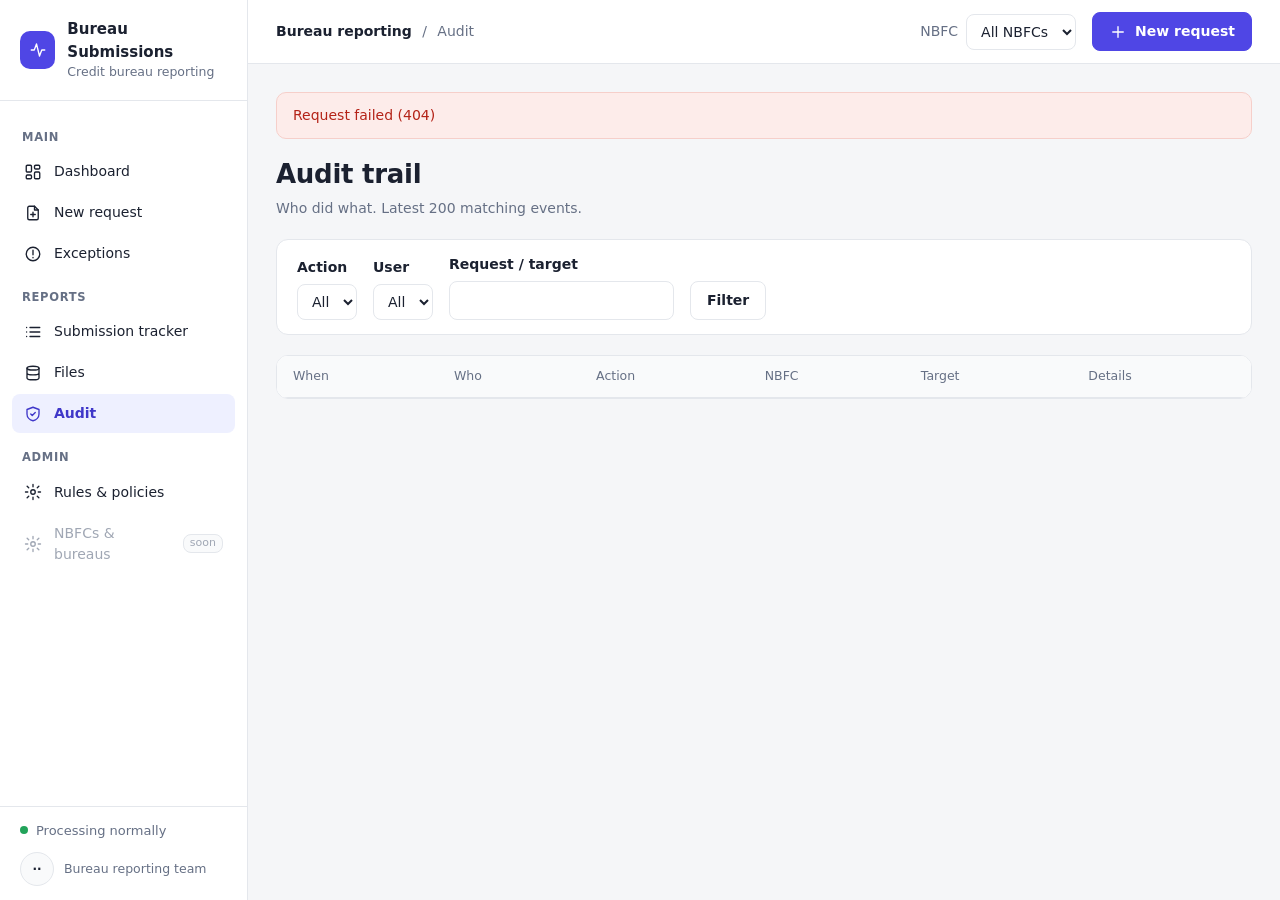
==== frontend/audit.html @ a6d44965 "Bureau submissions on AWS serverless Moves the bureau submission platform from EC2 (Docker, Flask pa" ====
<!doctype html>
<html lang="en">
<head>
  <meta charset="utf-8">
  <meta name="viewport" content="width=device-width, initial-scale=1">
  <title>Audit · Bureau Submissions</title>
  <link rel="stylesheet" href="app.css">
  <script defer src="config.js"></script>
  <script defer src="vendor/oidc-client-ts.min.js"></script>
  <script defer src="js/core.js"></script>
  <script defer src="js/audit.js"></script>
  <script defer src="vendor/alpine.min.js"></script>
</head>
<body data-nav="audit" data-crumb="Audit">
<main class="content" x-data="auditPage" @tenant-changed.window="load()">
  <div class="page-head">
    <div>
      <h1>Audit trail</h1>
      <p class="subtitle">Who did what<span x-show="$store.app.tenant" x-text="' for ' + $store.app.tenant"></span>.
        Latest 200 matching events.</p>
    </div>
  </div>
  <form class="panel row scope" @submit.prevent="load()">
    <div><label for="action">Action</label>
      <select id="action" x-model="flt.action"><option value="">All</option>
        <template x-for="a in data?.actions || []" :key="a"><option :value="a" x-text="a" :selected="a === flt.action"></option></template></select></div>
    <div><label for="actor">User</label>
      <select id="actor" x-model="flt.actor"><option value="">All</option>
        <template x-for="a in data?.actors || []" :key="a"><option :value="a" x-text="a" :selected="a === flt.actor"></option></template></select></div>
    <div><label for="target">Request / target</label><input type="text" id="target" x-model="flt.target" size="24"></div>
    <div><button type="submit" class="secondary">Filter</button>
      <a href="#" x-show="flt.action || flt.actor || flt.target" @click.prevent="flt = { action: '', actor: '', target: '' }; load()">Clear</a></div>
  </form>
  <div class="panel flush">
    <div class="table-wrap"><table>
      <thead><tr><th>When</th><th>Who</th><th>Action</th><th>NBFC</th><th>Target</th><th>Details</th></tr></thead>
      <tbody>
        <template x-for="e in data?.events || []" :key="e.event_id">
          <tr><td class="nowrap" x-text="F.dt(e.occurred_at)"></td><td x-text="e.actor"></td><td class="mono" x-text="e.action"></td>
            <td x-text="e.tenant_id || ''"></td>
            <td class="mono"><a href="#" x-show="e.target" @click.prevent="flt.target = e.target; load()" x-text="e.target"></a></td>
            <td class="mono muted" x-text="e.details || ''"></td></tr>
        </template>
        <tr x-show="data && !data.events.length"><td colspan="6" class="muted">No events yet.</td></tr>
      </tbody>
    </table></div>
  </div>
</main>
</body>
</html>
---- frontend/app.css ----
:root {
  --bg: #f5f6f8; --panel: #fff; --text: #1b2130; --muted: #667085; --line: #e4e7ec; --soft: #f9fafb;
  --accent: #4f46e5; --accent-soft: #eef0ff; --accent-text: #3f37c9;
  --ok: #157f3d; --ok-bg: #e7f6ec; --warn: #8a5a00; --warn-bg: #fdf3dc; --bad: #b42318; --bad-bg: #fdecea;
  --run: #3f37c9; --run-bg: #eef0ff; --radius: 12px; --sidebar: 248px;
}
* { box-sizing: border-box; }
html, body { margin: 0; }
body { font: 14px/1.5 Inter, system-ui, -apple-system, "Segoe UI", Roboto, sans-serif; background: var(--bg); color: var(--text); }
a { color: var(--accent-text); text-decoration: none; }
a:hover { text-decoration: underline; }
.icon { width: 18px; height: 18px; fill: none; stroke: currentColor; stroke-width: 1.8; stroke-linecap: round; stroke-linejoin: round; flex: none; }

/* ---------- shell */
.shell { display: flex; min-height: 100vh; }
.sidebar { width: var(--sidebar); background: var(--panel); border-right: 1px solid var(--line); display: flex; flex-direction: column;
  position: sticky; top: 0; height: 100vh; }
.brand { display: flex; gap: 12px; align-items: center; padding: 18px 20px; border-bottom: 1px solid var(--line); }
.brand-mark { width: 38px; height: 38px; border-radius: 10px; background: var(--accent); color: #fff; display: grid; place-items: center; }
.brand strong { display: block; font-size: 15px; }
.brand small, .user small { display: block; color: var(--muted); font-size: 12.5px; }
.sidebar nav { padding: 12px; flex: 1; overflow-y: auto; }
.nav-group { font-size: 11.5px; font-weight: 600; letter-spacing: .06em; text-transform: uppercase; color: var(--muted); margin: 16px 10px 6px; }
.nav-item { display: flex; align-items: center; gap: 12px; padding: 9px 12px; border-radius: 8px; color: var(--text); margin-bottom: 2px; }
.nav-item:hover { background: var(--soft); text-decoration: none; }
.nav-item.active { background: var(--accent-soft); color: var(--accent-text); font-weight: 600; }
.nav-item.soon { color: #a0a7b4; cursor: default; }
.nav-item.soon em { margin-left: auto; font-style: normal; font-size: 11px; background: var(--soft); border: 1px solid var(--line); border-radius: 8px; padding: 0 6px; }
.sidebar-foot { border-top: 1px solid var(--line); padding: 14px 20px; }
.worker { display: flex; align-items: center; gap: 8px; font-size: 13px; color: var(--muted); margin-bottom: 12px; }
.worker .dot { width: 8px; height: 8px; border-radius: 50%; background: #9aa1ad; }
.worker.ok .dot { background: #22a35a; } .worker.down { color: var(--bad); } .worker.down .dot { background: var(--bad); }
.user { display: flex; gap: 10px; align-items: center; }
.avatar { width: 34px; height: 34px; border-radius: 50%; background: var(--soft); border: 1px solid var(--line); display: grid; place-items: center; font-size: 12px; font-weight: 600; }

.main { flex: 1; min-width: 0; display: flex; flex-direction: column; }
.topbar { height: 64px; background: var(--panel); border-bottom: 1px solid var(--line); display: flex; align-items: center; gap: 16px; padding: 0 28px;
  position: sticky; top: 0; z-index: 5; }
.crumbs { flex: 1; color: var(--muted); }
.crumbs a { color: var(--text); font-weight: 600; } .crumbs span { margin: 0 6px; }
.tenant-picker { display: flex; align-items: center; gap: 8px; }
.tenant-picker label { margin: 0; font-weight: 500; color: var(--muted); }
.content { padding: 28px; max-width: 1360px; width: 100%; }

/* ---------- page parts */
.page-head { display: flex; align-items: flex-start; justify-content: space-between; gap: 16px; margin-bottom: 20px; }
h1 { font-size: 26px; margin: 0; letter-spacing: -.01em; }
.subtitle { color: var(--muted); margin: 4px 0 0; }
h2 { font-size: 16px; margin: 0; }
.panel { background: var(--panel); border: 1px solid var(--line); border-radius: var(--radius); padding: 20px; margin-bottom: 20px; }
.panel-head { display: flex; justify-content: space-between; align-items: center; padding: 16px 20px; border-bottom: 1px solid var(--line); }
.panel.flush { padding: 0; overflow: hidden; }
.panel.flush table { border: 0; }
.panel.flush .panel-body { padding: 16px 20px; }
.grid { display: grid; gap: 20px; }
.cards { grid-template-columns: repeat(auto-fit, minmax(220px, 1fr)); margin-bottom: 20px; }
.card { background: var(--panel); border: 1px solid var(--line); border-radius: var(--radius); padding: 20px; }
.card .label { color: var(--muted); } .card .value { font-size: 30px; font-weight: 600; margin: 4px 0; }
.card .hint { margin: 0; }

.table-wrap { overflow-x: auto; }
table { width: 100%; border-collapse: collapse; background: var(--panel); }
th, td { text-align: left; padding: 11px 16px; border-bottom: 1px solid var(--line); vertical-align: top; }
th { font-size: 12.5px; font-weight: 500; color: var(--muted); background: var(--soft); }
tr:last-child td { border-bottom: 0; }
td.num, th.num { text-align: right; font-variant-numeric: tabular-nums; }
.muted { color: var(--muted); }
.mono { font-family: ui-monospace, "Cascadia Mono", Consolas, monospace; font-size: 12.5px; }
.badge { display: inline-flex; align-items: center; gap: 6px; padding: 2px 10px; border-radius: 999px; font-size: 12px; font-weight: 600; white-space: nowrap; }
.b-SUCCEEDED, .b-ACCEPTED, .b-VALIDATED { color: var(--ok); background: var(--ok-bg); }
.b-FAILED, .b-REJECTED, .b-REJECT_RECORD, .b-REJECT_FILE { color: var(--bad); background: var(--bad-bg); }
.b-PARTIAL, .b-REJECT_SEGMENT, .b-REJECT_FIELD, .b-WARN, .b-CANCELLED, .b-PURGED { color: var(--warn); background: var(--warn-bg); }
.b-PENDING, .b-RUNNING, .b-BUILDING, .b-EXTRACTED { color: var(--run); background: var(--run-bg); }
.flash { padding: 12px 16px; border-radius: 10px; margin-bottom: 16px; border: 1px solid transparent; }
.flash.ok { background: var(--ok-bg); color: var(--ok); border-color: #c6ebd3; }
.flash.error { background: var(--bad-bg); color: var(--bad); border-color: #f6cfca; }

/* ---------- forms */
form.inline { display: inline; }
label { display: block; font-weight: 600; margin: 14px 0 6px; }
.choices label { display: inline-flex; align-items: center; gap: 8px; font-weight: 400; margin: 4px 18px 4px 0; }
input[type=date], select, input[type=text], textarea { padding: 8px 10px; border: 1px solid var(--line); border-radius: 8px; font: inherit; background: #fff; color: var(--text); }
input:focus, select:focus, textarea:focus { outline: 2px solid var(--accent-soft); border-color: var(--accent); }
button, .button { display: inline-flex; align-items: center; gap: 8px; background: var(--accent); color: #fff; border: 1px solid var(--accent); border-radius: 8px;
  padding: 8px 16px; font: inherit; font-weight: 600; cursor: pointer; text-decoration: none; white-space: nowrap; }
button:hover, .button:hover { filter: brightness(1.05); text-decoration: none; }
button.secondary, .button.secondary { background: #fff; color: var(--text); border-color: var(--line); }
button.small { padding: 3px 10px; font-size: 12.5px; font-weight: 500; }
.row { display: flex; gap: 16px; flex-wrap: wrap; align-items: flex-end; }
.hint { color: var(--muted); font-size: 12.5px; margin-top: 4px; }
.disabled { color: #a3a9b5; }
.error-text { color: var(--bad); white-space: pre-wrap; }
.pager { margin-top: 12px; display: flex; gap: 12px; align-items: center; }

@media (max-width: 900px) {
  .sidebar { width: 64px; } .brand span:last-child, .nav-item span, .nav-item em, .nav-group, .sidebar-foot .user span:last-child,
  .worker { font-size: 0; } .brand { padding: 14px; } .nav-item { justify-content: center; }
  .topbar { padding: 0 16px; } .content { padding: 16px; } .crumbs { display: none; }
}

/* Exceptions page */
.grid.two { grid-template-columns: repeat(auto-fit, minmax(360px, 1fr)); }
.stack input[type=text], .stack textarea, .stack select { width: 100%; box-sizing: border-box; }
.stack .row > div { flex: 1; min-width: 140px; }
.scope { padding: 14px 20px; }
.scope label { margin-top: 0; }
.status { display: flex; justify-content: space-between; align-items: center; gap: 16px; border-left: 4px solid var(--ok); }
.status.stale { border-left-color: var(--warn); }
tr.removed td { color: var(--muted); }
label.confirm { display: flex; gap: 8px; align-items: flex-start; font-weight: 400; background: var(--warn-bg);
  border-radius: 8px; padding: 10px 12px; }
.b-DRAFT { color: var(--accent-text); background: var(--accent-soft); }
.status .actions { display: flex; gap: 8px; flex: none; }
.steps { display: flex; gap: 0; list-style: none; padding: 0; margin: 0 0 20px; counter-reset: step; }
.steps li { flex: 1; padding: 10px 14px; border: 1px solid var(--line); background: var(--panel); color: var(--muted);
  counter-increment: step; font-weight: 500; }
.steps li::before { content: counter(step) ". "; }
.steps li + li { border-left: 0; }
.steps li:first-child { border-radius: var(--radius) 0 0 var(--radius); }
.steps li:last-child { border-radius: 0 var(--radius) var(--radius) 0; }
.steps li.done { color: var(--ok); }
.steps li.current { background: var(--accent-soft); color: var(--accent-text); font-weight: 600; }
.button.small { padding: 3px 10px; font-size: 12.5px; }

/* Dashboard */
.segmented { display: inline-flex; border: 1px solid var(--line); border-radius: 8px; overflow: hidden; background: var(--panel); }
.segmented a { padding: 6px 12px; color: var(--text); border-left: 1px solid var(--line); font-size: 13px; }
.segmented a:first-child { border-left: 0; }
.segmented a.on { background: var(--accent-soft); color: var(--accent-text); font-weight: 600; }
.segmented a:hover { text-decoration: none; background: var(--soft); }
.kpis { display: grid; grid-template-columns: repeat(auto-fit, minmax(150px, 1fr)); gap: 12px; margin-bottom: 16px; }
.kpi { display: flex; flex-direction: column; gap: 2px; background: var(--panel); border: 1px solid var(--line);
  border-radius: var(--radius); padding: 14px 16px; color: var(--text); border-top: 3px solid var(--line); }
a.kpi:hover { text-decoration: none; border-color: var(--accent); }
.kpi .label { color: var(--muted); font-size: 12.5px; }
.kpi .value { font-size: 28px; font-weight: 600; font-variant-numeric: tabular-nums; }
.kpis.small .value { font-size: 22px; }
.kpi .hint { color: var(--muted); font-size: 12px; }
.k-AWAITING_EXCEPTIONS { border-top-color: var(--accent); }
.k-IN_PROGRESS { border-top-color: var(--run); }
.k-VALIDATED { border-top-color: var(--warn); }
.k-COMPLETED { border-top-color: var(--ok); }
.k-FAILED { border-top-color: var(--bad); }
.k-CANCELLED { border-top-color: #9aa1ad; }
.s-AWAITING_EXCEPTIONS { color: var(--accent-text); background: var(--accent-soft); }
.s-IN_PROGRESS { color: var(--run); background: var(--run-bg); }
.s-VALIDATED { color: var(--warn); background: var(--warn-bg); }
.s-COMPLETED { color: var(--ok); background: var(--ok-bg); }
.s-FAILED { color: var(--bad); background: var(--bad-bg); }
.s-CANCELLED { color: var(--muted); background: var(--soft); }
.attention { list-style: none; margin: 0; padding: 0; }
.attention li { padding: 10px 20px; border-bottom: 1px solid var(--line); border-left: 3px solid var(--warn); }
.attention li.bad { border-left-color: var(--bad); }
.attention li:last-child { border-bottom: 0; }
.attention li div { color: var(--muted); font-size: 12.5px; }
.meter-row { margin-bottom: 14px; }
.meter-label { display: flex; justify-content: space-between; gap: 8px; margin-bottom: 4px; flex-wrap: wrap; }
.meter { height: 8px; background: var(--soft); border-radius: 999px; overflow: hidden; }
.meter span { display: block; height: 100%; background: var(--accent); border-radius: 999px; }
.nowrap { white-space: nowrap; }

/* Rules & policies */
table.rules tr.changed td { background: var(--accent-soft); }
table.rules tr.off td:not(:last-child) { color: var(--muted); }
.rule-form { display: flex; gap: 6px; align-items: center; flex-wrap: wrap; }
.rule-form select, .rule-form input[type=text] { padding: 4px 8px; font-size: 13px; }
label.toggle { display: inline-flex; gap: 4px; align-items: center; font-weight: 500; margin: 0; }
pre.sql { white-space: pre-wrap; font-size: 12px; background: var(--soft); border: 1px solid var(--line); border-radius: 8px; padding: 8px 10px; margin: 6px 0 0; }
button.linkish { background: none; border: 0; padding: 0; color: var(--accent-text); font: inherit; font-size: 12.5px; cursor: pointer; }
button.linkish:hover { text-decoration: underline; filter: none; }
.rule-form input[type=date], .rule-form input[type=number] { padding: 4px 8px; font-size: 13px; border: 1px solid var(--line); border-radius: 8px; }
.custom-form fieldset { border: 1px solid var(--line); border-radius: 10px; padding: 4px 14px 12px; margin: 14px 0 0; }
.custom-form legend { font-weight: 600; padding: 0 6px; }
.custom-form .row > div { min-width: 140px; }
.custom-form .grow { flex: 1; }
.preview { margin-top: 12px; background: var(--soft); border: 1px solid var(--line); border-radius: 10px; padding: 12px 14px; }
table.mini { width: auto; margin-top: 8px; } table.mini td, table.mini th { padding: 4px 10px; }

/* Static frontend */
[x-cloak] { display: none !important; }
.loading { color: var(--muted); padding: 24px 0; }
.center-page { display: grid; place-items: center; min-height: 100vh; }

/* Login */
body.login-page { display: grid; place-items: center; min-height: 100vh; }
.login-box { width: 100%; max-width: 380px; background: var(--panel); border: 1px solid var(--line); border-radius: var(--radius);
  padding: 24px 28px; margin: 16px; box-sizing: border-box; }
.login-box .brand { padding: 0 0 16px; border-bottom: 0; }
.login-box input[type=text], .login-box input[type=password] { width: 100%; box-sizing: border-box; }
.stack.narrow { max-width: 420px; }
.stack.narrow input[type=password] { width: 100%; box-sizing: border-box; }
input[type=password] { padding: 8px 10px; border: 1px solid var(--line); border-radius: 8px; font: inherit; }
.user-actions { margin-top: 8px; font-size: 12.5px; display: flex; gap: 12px; }
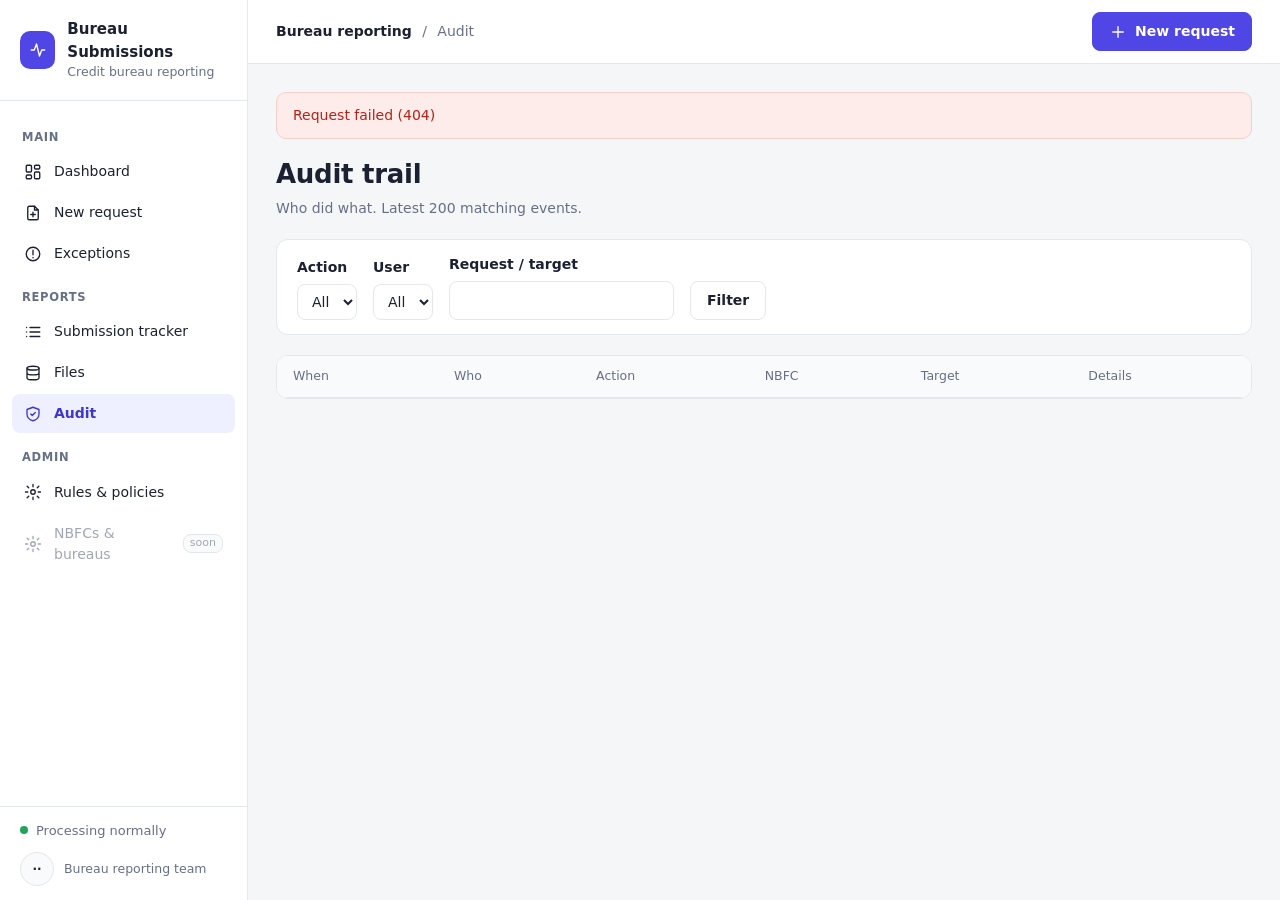
==== commit dec5811e: "Business view of findings; one NBFC per deployment Findings (request and Findings pages): - Rules gr" ====
--- a/frontend/audit.html
+++ b/frontend/audit.html
@@ -12,7 +12,7 @@
   <script defer src="vendor/alpine.min.js"></script>
 </head>
 <body data-nav="audit" data-crumb="Audit">
-<main class="content" x-data="auditPage" @tenant-changed.window="load()">
+<main class="content" x-data="auditPage">
   <div class="page-head">
     <div>
       <h1>Audit trail</h1>
--- a/frontend/app.css
+++ b/frontend/app.css
@@ -121,6 +121,15 @@
 .steps li.done { color: var(--ok); }
 .steps li.current { background: var(--accent-soft); color: var(--accent-text); font-weight: 600; }
 .button.small { padding: 3px 10px; font-size: 12.5px; }
+
+/* Findings by category (request and findings pages) */
+details.category { border-top: 1px solid var(--line); }
+details.category > summary { display: flex; align-items: center; gap: 10px; padding: 12px 20px; cursor: pointer; }
+details.category > summary:hover { background: var(--soft); }
+details.category[open] > summary { border-bottom: 1px solid var(--line); }
+.small-text { font-size: 11.5px; }
+tr.expected td { color: var(--muted); }
+.b-EXPECTED { color: var(--muted); background: var(--soft); }
 
 /* Dashboard */
 .segmented { display: inline-flex; border: 1px solid var(--line); border-radius: 8px; overflow: hidden; background: var(--panel); }
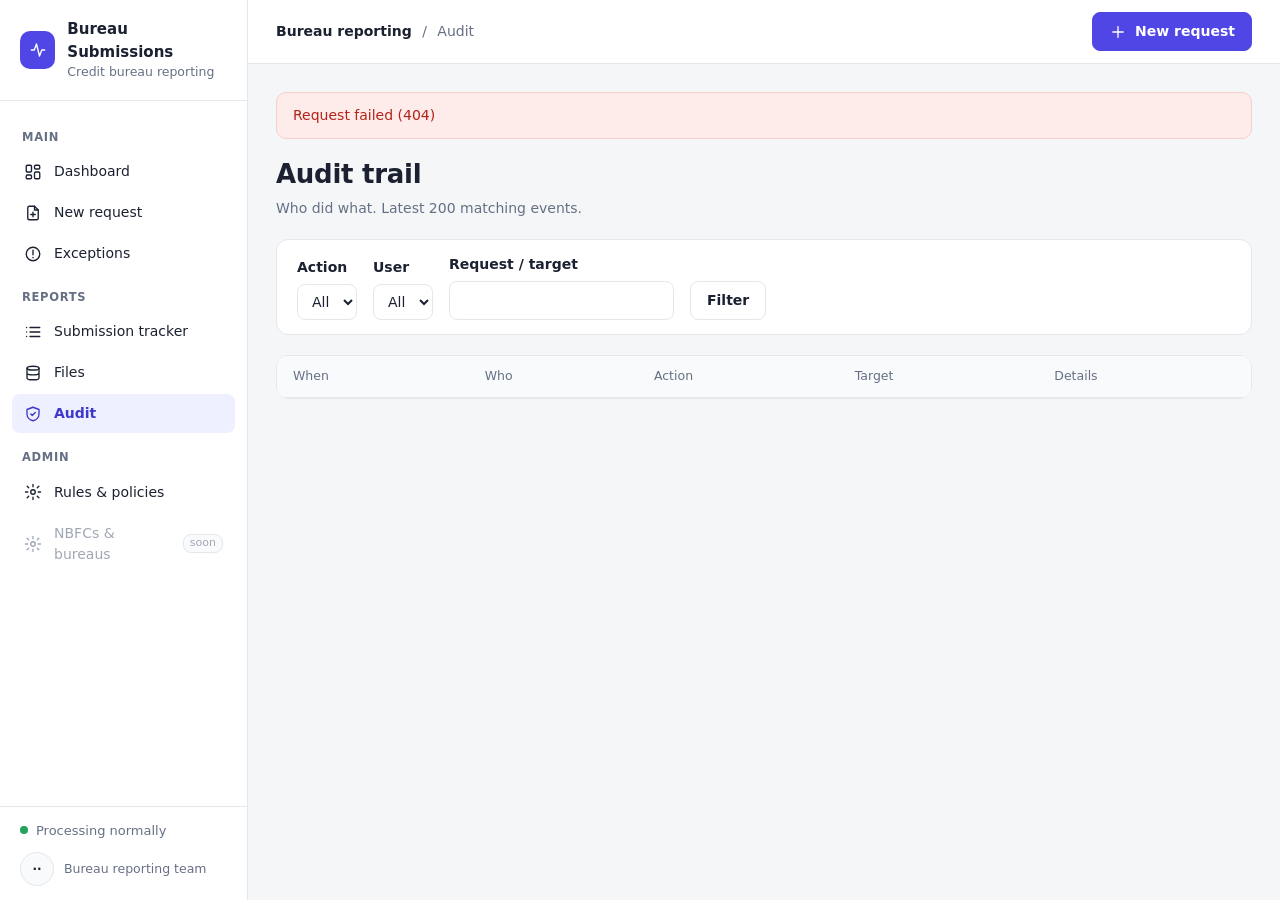
==== commit 3c601ecd: "Pages: no NBFC column (one NBFC per deployment) Removed from the dashboard (recent requests, needs a" ====
--- a/frontend/audit.html
+++ b/frontend/audit.html
@@ -33,11 +33,10 @@
   </form>
   <div class="panel flush">
     <div class="table-wrap"><table>
-      <thead><tr><th>When</th><th>Who</th><th>Action</th><th>NBFC</th><th>Target</th><th>Details</th></tr></thead>
+      <thead><tr><th>When</th><th>Who</th><th>Action</th><th>Target</th><th>Details</th></tr></thead>
       <tbody>
         <template x-for="e in data?.events || []" :key="e.event_id">
           <tr><td class="nowrap" x-text="F.dt(e.occurred_at)"></td><td x-text="e.actor"></td><td class="mono" x-text="e.action"></td>
-            <td x-text="e.tenant_id || ''"></td>
             <td class="mono"><a href="#" x-show="e.target" @click.prevent="flt.target = e.target; load()" x-text="e.target"></a></td>
             <td class="mono muted" x-text="e.details || ''"></td></tr>
         </template>
--- a/frontend/app.css
+++ b/frontend/app.css
@@ -137,6 +137,8 @@
 .segmented a:first-child { border-left: 0; }
 .segmented a.on { background: var(--accent-soft); color: var(--accent-text); font-weight: 600; }
 .segmented a:hover { text-decoration: none; background: var(--soft); }
+.head-actions { display: flex; gap: 8px; flex-wrap: wrap; align-items: flex-start; }
+.count-badge { display: inline-block; min-width: 18px; margin-left: 6px; padding: 0 5px; border-radius: 9px; background: var(--bad); color: #fff; font-size: 11px; line-height: 18px; text-align: center; }
 .kpis { display: grid; grid-template-columns: repeat(auto-fit, minmax(150px, 1fr)); gap: 12px; margin-bottom: 16px; }
 .kpi { display: flex; flex-direction: column; gap: 2px; background: var(--panel); border: 1px solid var(--line);
   border-radius: var(--radius); padding: 14px 16px; color: var(--text); border-top: 3px solid var(--line); }
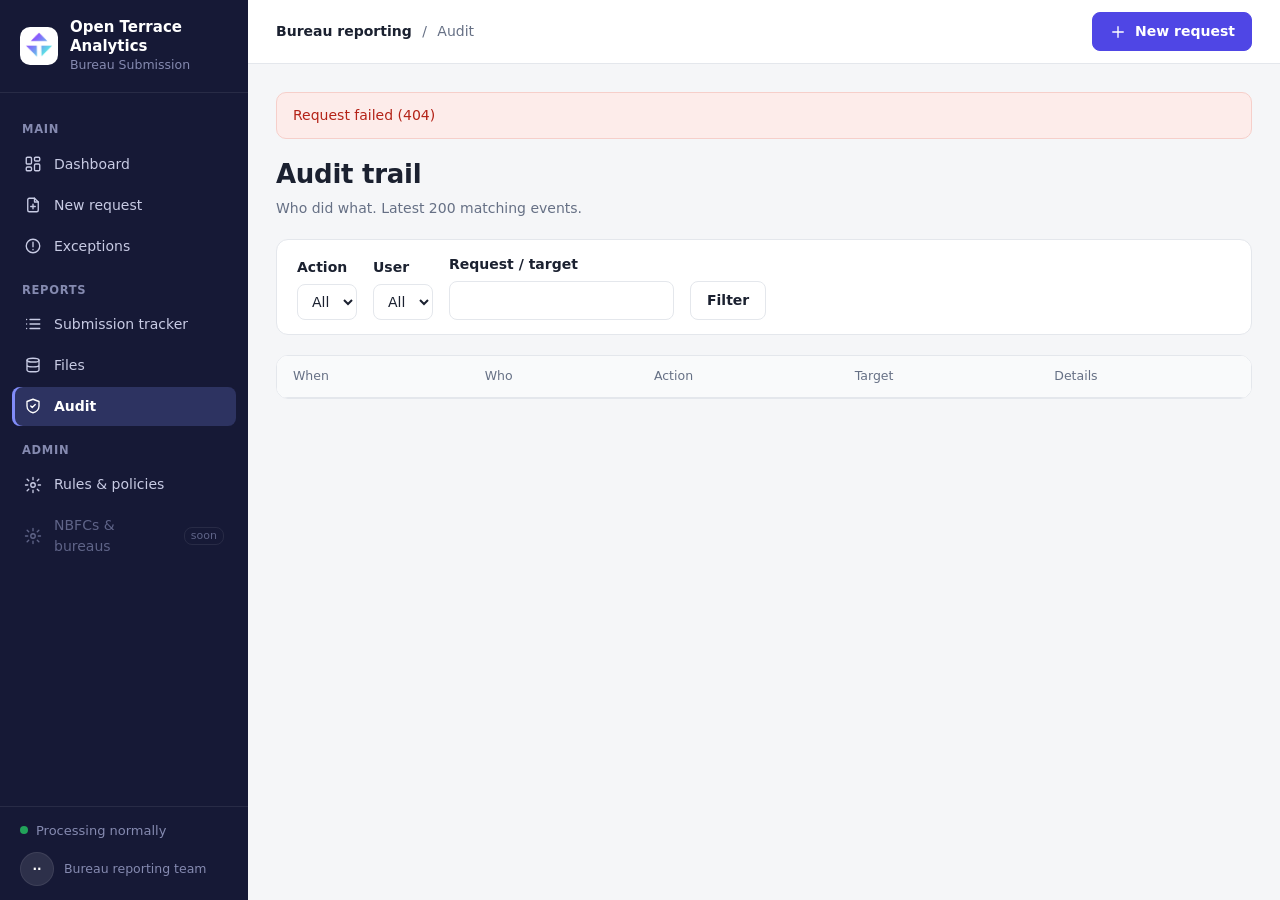
==== commit be12b134: "Branding and layout: Open Terrace Analytics logo, dark navigation, type tabs above the KPIs Sidebar " ====
--- a/frontend/audit.html
+++ b/frontend/audit.html
@@ -3,7 +3,8 @@
 <head>
   <meta charset="utf-8">
   <meta name="viewport" content="width=device-width, initial-scale=1">
-  <title>Audit · Bureau Submissions</title>
+  <title>Audit · Open Terrace Analytics</title>
+  <link rel="icon" type="image/png" href="logo.png">
   <link rel="stylesheet" href="app.css">
   <script defer src="config.js"></script>
   <script defer src="vendor/oidc-client-ts.min.js"></script>
--- a/frontend/app.css
+++ b/frontend/app.css
@@ -3,6 +3,8 @@
   --accent: #4f46e5; --accent-soft: #eef0ff; --accent-text: #3f37c9;
   --ok: #157f3d; --ok-bg: #e7f6ec; --warn: #8a5a00; --warn-bg: #fdf3dc; --bad: #b42318; --bad-bg: #fdecea;
   --run: #3f37c9; --run-bg: #eef0ff; --radius: 12px; --sidebar: 248px;
+  --nav-bg: #161936; --nav-text: #c8cbe4; --nav-muted: #858ab0; --nav-line: rgba(255, 255, 255, .08);
+  --nav-hover: rgba(255, 255, 255, .06); --nav-active: rgba(129, 140, 248, .22);
 }
 * { box-sizing: border-box; }
 html, body { margin: 0; }
@@ -13,23 +15,28 @@
 
 /* ---------- shell */
 .shell { display: flex; min-height: 100vh; }
-.sidebar { width: var(--sidebar); background: var(--panel); border-right: 1px solid var(--line); display: flex; flex-direction: column;
+.sidebar { width: var(--sidebar); background: var(--nav-bg); color: var(--nav-text); display: flex; flex-direction: column;
   position: sticky; top: 0; height: 100vh; }
-.brand { display: flex; gap: 12px; align-items: center; padding: 18px 20px; border-bottom: 1px solid var(--line); }
-.brand-mark { width: 38px; height: 38px; border-radius: 10px; background: var(--accent); color: #fff; display: grid; place-items: center; }
-.brand strong { display: block; font-size: 15px; }
-.brand small, .user small { display: block; color: var(--muted); font-size: 12.5px; }
+.brand { display: flex; gap: 12px; align-items: center; padding: 18px 20px; border-bottom: 1px solid var(--nav-line); }
+.brand-mark { width: 38px; height: 38px; border-radius: 10px; background: #fff; display: grid; place-items: center; flex: none; }
+.brand-mark img { width: 28px; height: 28px; display: block; }
+.brand strong { display: block; font-size: 15px; color: #fff; line-height: 1.25; }
+.brand small, .user small { display: block; color: var(--nav-muted); font-size: 12.5px; }
 .sidebar nav { padding: 12px; flex: 1; overflow-y: auto; }
-.nav-group { font-size: 11.5px; font-weight: 600; letter-spacing: .06em; text-transform: uppercase; color: var(--muted); margin: 16px 10px 6px; }
-.nav-item { display: flex; align-items: center; gap: 12px; padding: 9px 12px; border-radius: 8px; color: var(--text); margin-bottom: 2px; }
-.nav-item:hover { background: var(--soft); text-decoration: none; }
-.nav-item.active { background: var(--accent-soft); color: var(--accent-text); font-weight: 600; }
-.nav-item.soon { color: #a0a7b4; cursor: default; }
-.nav-item.soon em { margin-left: auto; font-style: normal; font-size: 11px; background: var(--soft); border: 1px solid var(--line); border-radius: 8px; padding: 0 6px; }
-.sidebar-foot { border-top: 1px solid var(--line); padding: 14px 20px; }
-.worker { display: flex; align-items: center; gap: 8px; font-size: 13px; color: var(--muted); margin-bottom: 12px; }
+.nav-group { font-size: 11.5px; font-weight: 600; letter-spacing: .06em; text-transform: uppercase; color: var(--nav-muted); margin: 16px 10px 6px; }
+.nav-item { display: flex; align-items: center; gap: 12px; padding: 9px 12px; border-radius: 8px; color: var(--nav-text); margin-bottom: 2px; }
+.nav-item:hover { background: var(--nav-hover); color: #fff; text-decoration: none; }
+.nav-item.active { background: var(--nav-active); color: #fff; font-weight: 600; box-shadow: inset 3px 0 0 #818cf8; }
+.nav-item.soon { color: #5f6488; cursor: default; }
+.nav-item.soon:hover { background: none; color: #5f6488; }
+.nav-item.soon em { margin-left: auto; font-style: normal; font-size: 11px; border: 1px solid var(--nav-line); border-radius: 8px; padding: 0 6px; }
+.sidebar-foot { border-top: 1px solid var(--nav-line); padding: 14px 20px; }
+.sidebar .user strong { color: #fff; }
+.sidebar .avatar { background: rgba(255, 255, 255, .1); border-color: var(--nav-line); color: #fff; }
+.sidebar .linkish { color: #a5b4fc; }
+.worker { display: flex; align-items: center; gap: 8px; font-size: 13px; color: var(--nav-muted); margin-bottom: 12px; }
 .worker .dot { width: 8px; height: 8px; border-radius: 50%; background: #9aa1ad; }
-.worker.ok .dot { background: #22a35a; } .worker.down { color: var(--bad); } .worker.down .dot { background: var(--bad); }
+.worker.ok .dot { background: #22a35a; } .worker.down { color: #fca5a5; } .worker.down .dot { background: #f87171; }
 .user { display: flex; gap: 10px; align-items: center; }
 .avatar { width: 34px; height: 34px; border-radius: 50%; background: var(--soft); border: 1px solid var(--line); display: grid; place-items: center; font-size: 12px; font-weight: 600; }
 
@@ -138,6 +145,11 @@
 .segmented a.on { background: var(--accent-soft); color: var(--accent-text); font-weight: 600; }
 .segmented a:hover { text-decoration: none; background: var(--soft); }
 .head-actions { display: flex; gap: 8px; flex-wrap: wrap; align-items: flex-start; }
+.type-tabs { display: flex; gap: 4px; border-bottom: 1px solid var(--line); margin: 0 0 18px; }
+.type-tabs a { padding: 10px 18px; font-size: 15px; font-weight: 600; color: var(--muted); border-bottom: 3px solid transparent;
+  margin-bottom: -1px; display: inline-flex; align-items: center; }
+.type-tabs a:hover { color: var(--text); text-decoration: none; }
+.type-tabs a.on { color: var(--accent-text); border-bottom-color: var(--accent); }
 .count-badge { display: inline-block; min-width: 18px; margin-left: 6px; padding: 0 5px; border-radius: 9px; background: var(--bad); color: #fff; font-size: 11px; line-height: 18px; text-align: center; }
 .kpis { display: grid; grid-template-columns: repeat(auto-fit, minmax(150px, 1fr)); gap: 12px; margin-bottom: 16px; }
 .kpi { display: flex; flex-direction: column; gap: 2px; background: var(--panel); border: 1px solid var(--line);
